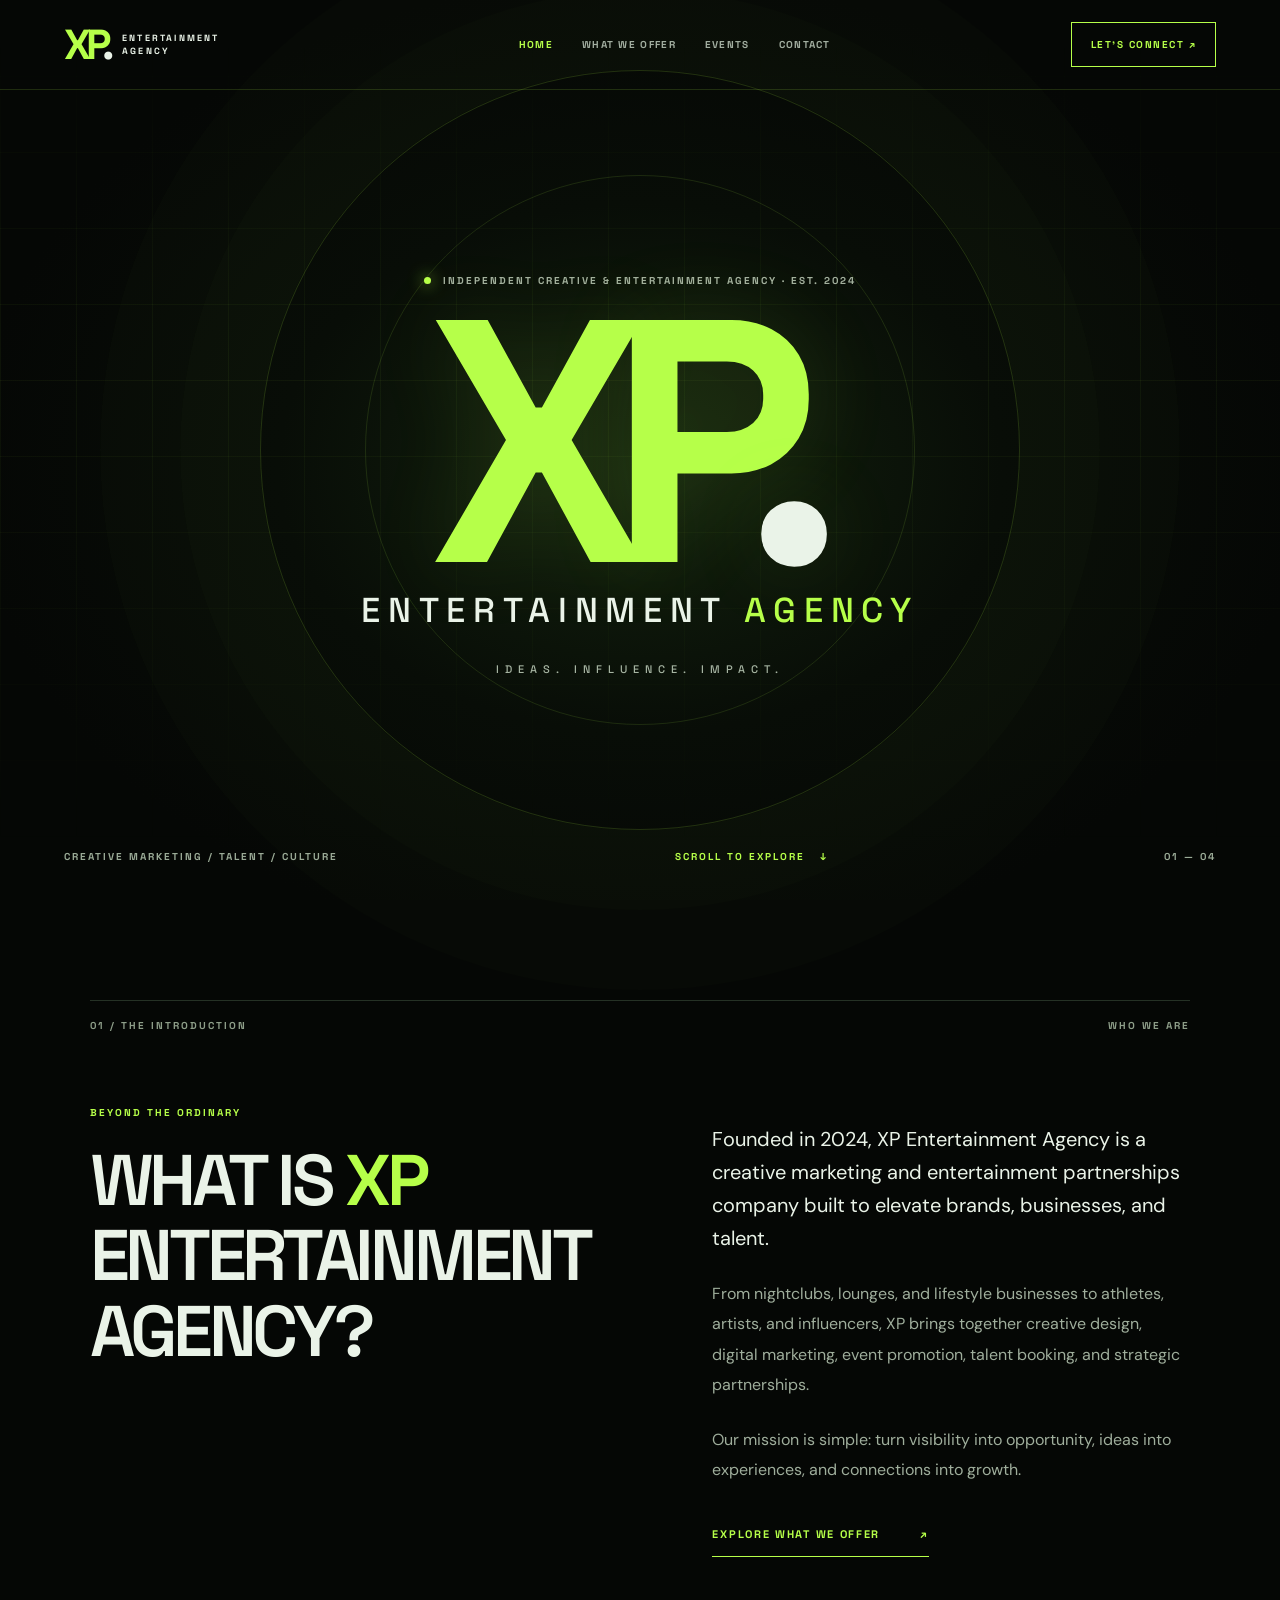
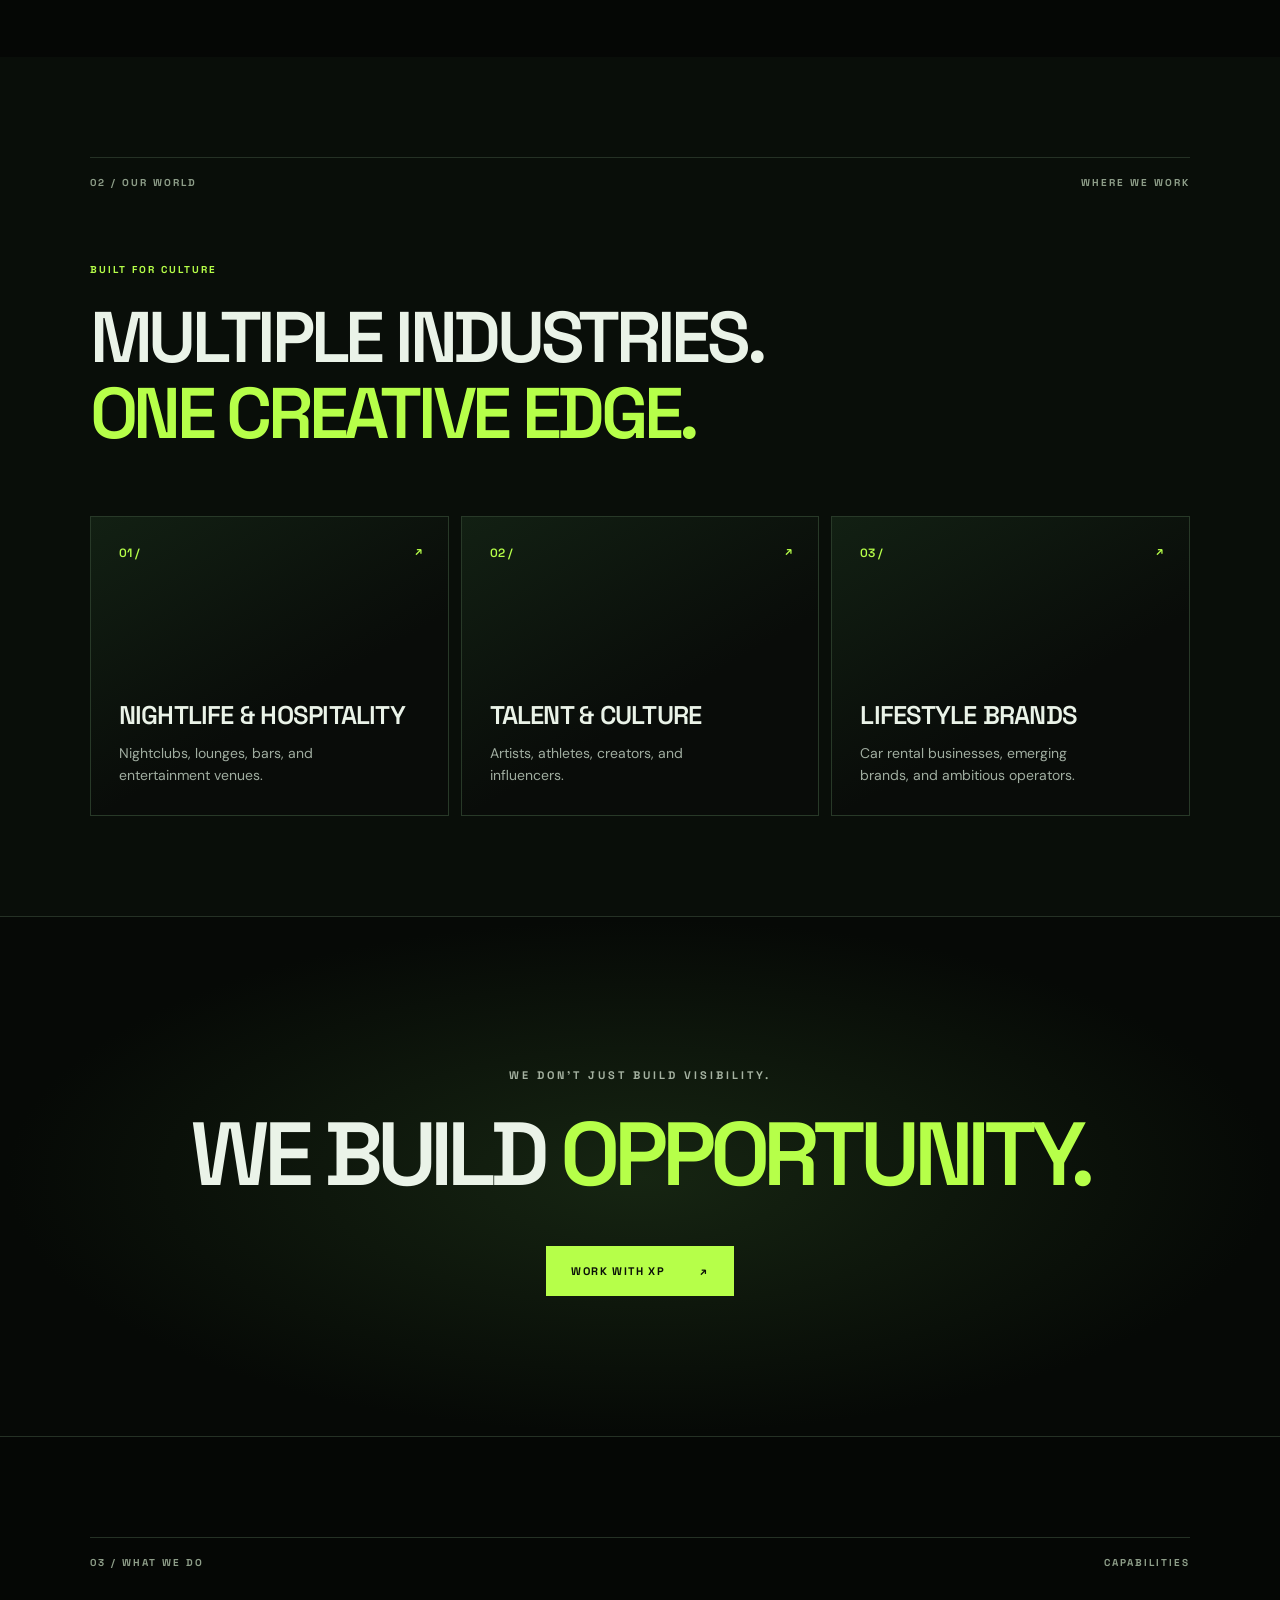
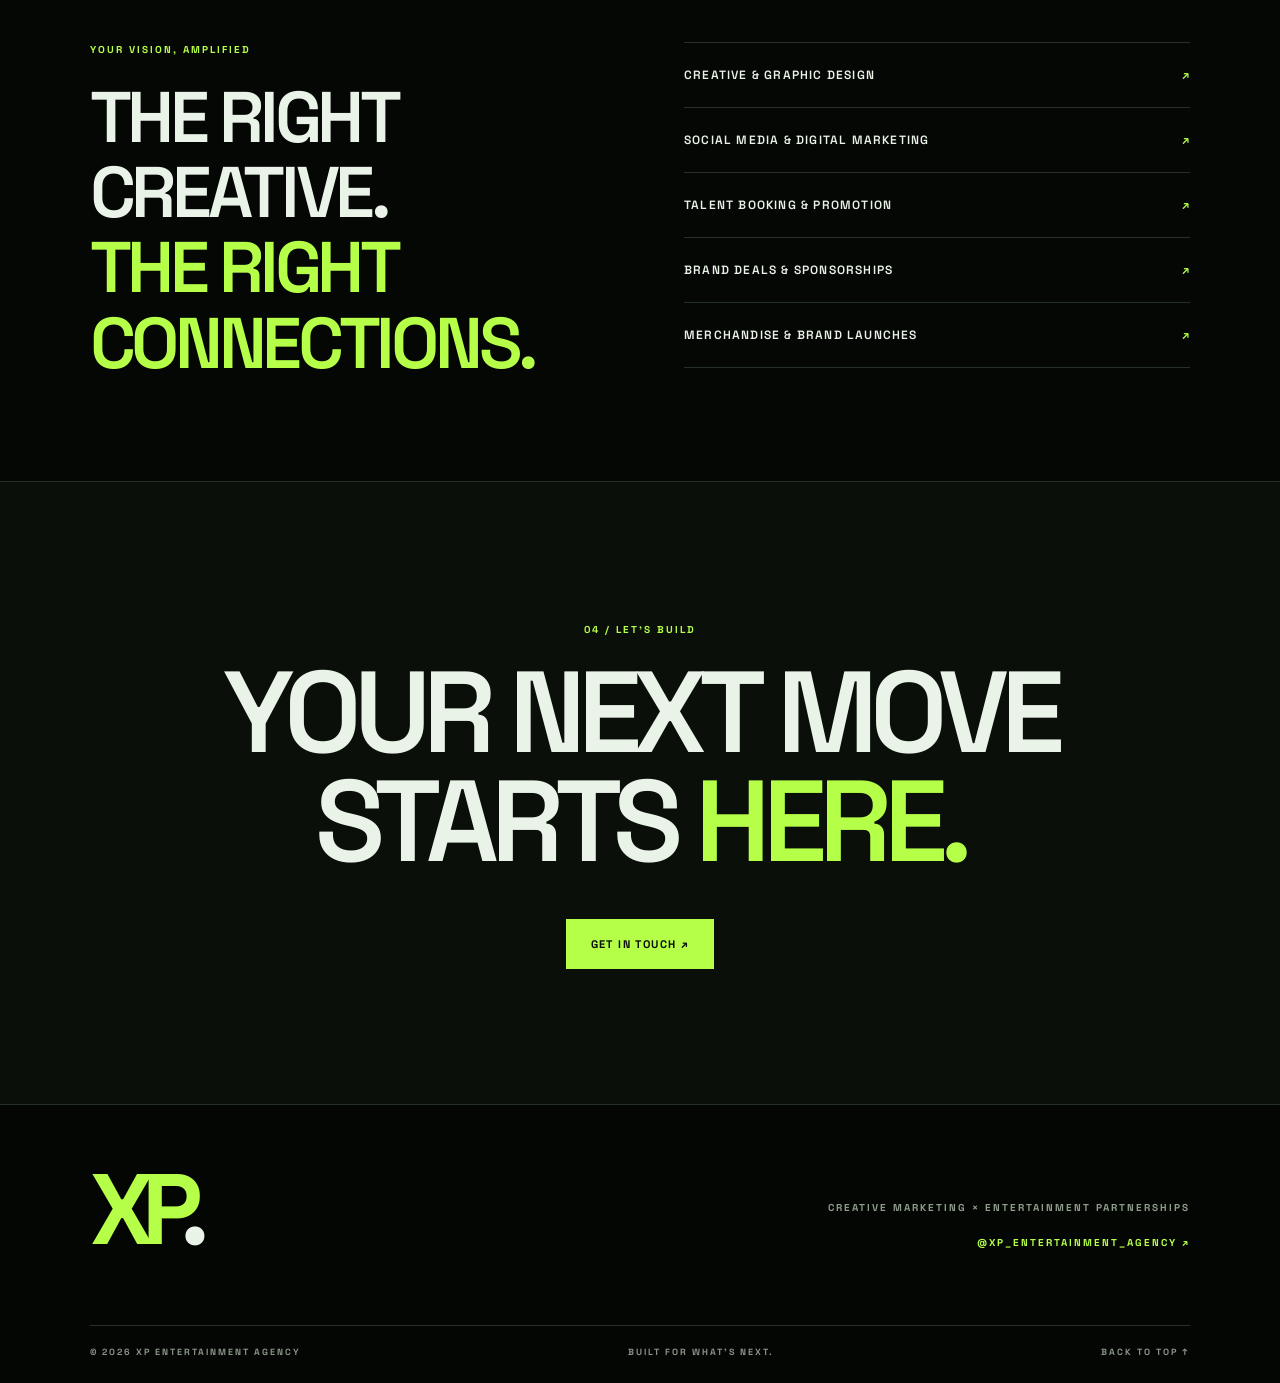
==== index.html @ 7a04cd59 "Add files via upload" ====
<!doctype html><html lang="en"><head><meta charset="utf-8"><meta name="viewport" content="width=device-width, initial-scale=1"><meta name="theme-color" content="#050705"><meta name="description" content="XP Entertainment Agency — creative marketing, nightlife, talent, sponsorships and brand partnerships."><title>Home | XP Entertainment Agency</title><link rel="preconnect" href="https://fonts.googleapis.com"><link rel="preconnect" href="https://fonts.gstatic.com" crossorigin><link href="https://fonts.googleapis.com/css2?family=DM+Sans:wght@400;500;600;700&family=Space+Grotesk:wght@400;500;600;700&display=swap" rel="stylesheet"><link rel="stylesheet" href="styles.css"></head><body><div class="site-shell"><header class="site-header"><a class="header-logo" href="index.html" aria-label="XP Entertainment Agency home"><span class="mark">XP<span class="mark-dot">.</span></span><span class="brand-small">ENTERTAINMENT<br>AGENCY</span></a><button class="menu-button" type="button" aria-label="Open navigation" aria-expanded="false" aria-controls="main-nav"><span></span><span></span></button><nav id="main-nav" class="nav" aria-label="Main navigation"><a class="nav-link active" href="index.html">HOME</a><a class="nav-link " href="services/">WHAT WE OFFER</a><a class="nav-link " href="events/">EVENTS</a><a class="nav-link " href="contact/">CONTACT</a></nav><a class="header-contact" href="contact/">LET'S CONNECT <span aria-hidden="true">↗</span></a></header><main><section class="hero" id="top"><div class="hero-grid"></div><div class="hero-orb orb-one"></div><div class="hero-orb orb-two"></div><div class="hero-content"><p class="eyebrow"><span class="pulse"></span> INDEPENDENT CREATIVE & ENTERTAINMENT AGENCY · EST. 2024</p><div class="hero-xp">XP<span>.</span></div><div class="hero-title">ENTERTAINMENT <span>AGENCY</span></div><p class="hero-tagline">IDEAS. INFLUENCE. IMPACT.</p></div><div class="hero-bottom"><span>CREATIVE MARKETING / TALENT / CULTURE</span><a href="#who-we-are">SCROLL TO EXPLORE <span>↓</span></a><span>01 — 04</span></div></section><section class="intro section" id="who-we-are"><div class="section-topline"><span>01 / THE INTRODUCTION</span><span>WHO WE ARE</span></div><div class="intro-grid"><div><p class="section-kicker">BEYOND THE ORDINARY</p><h1 class="display-heading">WHAT IS <span>XP</span> ENTERTAINMENT AGENCY?</h1></div><div class="intro-copy"><p class="lead">Founded in 2024, XP Entertainment Agency is a creative marketing and entertainment partnerships company built to elevate brands, businesses, and talent.</p><p>From nightclubs, lounges, and lifestyle businesses to athletes, artists, and influencers, XP brings together creative design, digital marketing, event promotion, talent booking, and strategic partnerships.</p><p>Our mission is simple: turn visibility into opportunity, ideas into experiences, and connections into growth.</p><a class="inline-link" href="services/">EXPLORE WHAT WE OFFER <span>↗</span></a></div></div></section><section class="focus section"><div class="section-topline"><span>02 / OUR WORLD</span><span>WHERE WE WORK</span></div><div class="focus-heading"><p class="section-kicker">BUILT FOR CULTURE</p><h2 class="display-heading">MULTIPLE INDUSTRIES.<br><span>ONE CREATIVE EDGE.</span></h2></div><div class="industry-grid"><article class="industry"><span>01 /</span><h3>NIGHTLIFE & HOSPITALITY</h3><p>Nightclubs, lounges, bars, and entertainment venues.</p><div class="industry-arrow">↗</div></article><article class="industry"><span>02 /</span><h3>TALENT & CULTURE</h3><p>Artists, athletes, creators, and influencers.</p><div class="industry-arrow">↗</div></article><article class="industry"><span>03 /</span><h3>LIFESTYLE BRANDS</h3><p>Car rental businesses, emerging brands, and ambitious operators.</p><div class="industry-arrow">↗</div></article></div></section><section class="statement-section"><p>WE DON'T JUST BUILD VISIBILITY.</p><h2>WE BUILD <em>OPPORTUNITY.</em></h2><a class="pill-button" href="contact/">WORK WITH XP <span>↗</span></a></section><section class="preview section"><div class="section-topline"><span>03 / WHAT WE DO</span><span>CAPABILITIES</span></div><div class="preview-layout"><div><p class="section-kicker">YOUR VISION, AMPLIFIED</p><h2 class="display-heading">THE RIGHT CREATIVE.<br><span>THE RIGHT CONNECTIONS.</span></h2></div><div class="service-teaser"><a href="services/"><span>CREATIVE & GRAPHIC DESIGN</span><span>↗</span></a><a href="services/"><span>SOCIAL MEDIA & DIGITAL MARKETING</span><span>↗</span></a><a href="services/"><span>TALENT BOOKING & PROMOTION</span><span>↗</span></a><a href="services/"><span>BRAND DEALS & SPONSORSHIPS</span><span>↗</span></a><a href="services/"><span>MERCHANDISE & BRAND LAUNCHES</span><span>↗</span></a></div></div></section><section class="bottom-cta section"><span class="section-kicker">04 / LET'S BUILD</span><h2>YOUR NEXT MOVE<br>STARTS <span>HERE.</span></h2><a class="pill-button" href="contact/">GET IN TOUCH ↗</a></section></main><footer class="footer"><div class="footer-top"><a class="footer-brand" href="index.html">XP<span>.</span></a><div class="footer-meta"><span>CREATIVE MARKETING × ENTERTAINMENT PARTNERSHIPS</span><a href="https://www.instagram.com/xp_entertainment_agency/" target="_blank" rel="noopener noreferrer">@XP_ENTERTAINMENT_AGENCY ↗</a></div></div><div class="footer-bottom"><span>© <span id="year"></span> XP ENTERTAINMENT AGENCY</span><span>BUILT FOR WHAT'S NEXT.</span><a href="#top">BACK TO TOP ↑</a></div></footer></div><script src="script.js"></script></body></html>
---- styles.css ----
:root{--bg:#050705;--panel:#0a0f0a;--line:#253125;--green:#b6ff49;--muted:#889386;--white:#eaf3e8}*{box-sizing:border-box}html{scroll-behavior:smooth}body{margin:0;background:var(--bg);color:var(--white);font-family:'DM Sans',sans-serif;-webkit-font-smoothing:antialiased}a{color:inherit;text-decoration:none}button{font:inherit}.site-shell{overflow:hidden}.site-header{height:90px;padding:0 5%;position:absolute;top:0;left:0;right:0;z-index:30;display:flex;align-items:center;gap:40px;border-bottom:1px solid rgba(182,255,73,.15)}.header-logo{display:flex;align-items:center;gap:12px;min-width:215px}.mark{font:700 42px/1 'Space Grotesk',sans-serif;letter-spacing:-5px;color:var(--green)}.mark-dot,.footer-brand span{color:var(--white)}.brand-small{font:700 9px/1.4 'Space Grotesk',sans-serif;letter-spacing:2.2px}.nav{display:flex;align-items:center;justify-content:center;gap:29px;flex:1}.nav-link{font:700 10px 'Space Grotesk',sans-serif;letter-spacing:1.3px;color:#a2aea0;transition:color .2s}.nav-link:hover,.nav-link.active{color:var(--green)}.header-contact{font:700 10px 'Space Grotesk',sans-serif;letter-spacing:1.5px;border:1px solid var(--green);padding:15px 19px;color:var(--green);white-space:nowrap;transition:.2s}.header-contact:hover,.pill-button:hover{background:var(--white);color:#070907;border-color:var(--white)}.menu-button{display:none}.hero{height:min(950px,100svh);min-height:690px;position:relative;display:flex;align-items:center;justify-content:center;isolation:isolate;background:radial-gradient(ellipse at 50% 52%,#13220e 0%,#080d07 40%,#050705 74%)}.hero-grid{position:absolute;inset:0;z-index:-1;background-image:linear-gradient(rgba(182,255,73,.05) 1px,transparent 1px),linear-gradient(90deg,rgba(182,255,73,.05) 1px,transparent 1px);background-size:76px 76px;mask-image:linear-gradient(to bottom,transparent 4%,black 40%,transparent 95%)}.hero-orb{position:absolute;z-index:-1;border:1px solid rgba(182,255,73,.16);border-radius:50%;aspect-ratio:1}.orb-one{width:760px;box-shadow:0 0 0 80px rgba(182,255,73,.012),0 0 0 160px rgba(182,255,73,.01)}.orb-two{width:550px;border-color:rgba(182,255,73,.12)}.hero-content{text-align:center;padding:120px 20px 70px}.eyebrow,.section-kicker,.section-topline,.hero-bottom,.footer,.placeholder-caption,.contact-method>span{font:700 10px/1.5 'Space Grotesk',sans-serif;letter-spacing:2px}.eyebrow{color:#a4b19f;display:flex;justify-content:center;align-items:center;gap:12px}.pulse{width:7px;height:7px;background:var(--green);border-radius:50%;box-shadow:0 0 16px var(--green)}.hero-xp{font:700 clamp(170px,27vw,430px)/.84 'Space Grotesk',sans-serif;letter-spacing:-.12em;color:var(--green);padding-right:.14em;text-shadow:0 0 90px rgba(182,255,73,.12)}.hero-xp span{color:var(--white)}.hero-title{font:500 clamp(15px,2.7vw,37px) 'Space Grotesk',sans-serif;letter-spacing:clamp(3px,.6vw,10px)}.hero-title span{color:var(--green)}.hero-tagline{font:500 11px 'Space Grotesk',sans-serif;letter-spacing:6px;margin-top:30px;color:#a6b4a2}.hero-bottom{position:absolute;bottom:36px;left:5%;right:5%;display:flex;align-items:center;justify-content:space-between;color:#9bab97}.hero-bottom a{color:var(--green)}.hero-bottom a span{padding-left:10px}.section{padding:100px 7%}.section-topline{display:flex;justify-content:space-between;border-top:1px solid var(--line);padding-top:17px;color:#8e9e89;margin-bottom:72px}.section-kicker{color:var(--green);margin:0 0 23px}.intro-grid{display:grid;grid-template-columns:1.05fr 1fr;gap:11%;align-items:start}.display-heading{font:600 clamp(40px,5.6vw,82px)/1.05 'Space Grotesk',sans-serif;letter-spacing:-.06em;margin:0}.display-heading span,.bottom-cta h2 span,.page-title span,.contact-banner h2 span{color:var(--green)}.intro-copy{padding-top:18px;color:#9fae9c;font-size:16px;line-height:1.9}.intro-copy p{margin:0 0 24px}.intro-copy .lead{color:var(--white);font-size:20px;line-height:1.65}.inline-link{display:inline-flex;margin-top:18px;color:var(--green);font:700 11px 'Space Grotesk',sans-serif;letter-spacing:1.7px;gap:40px;border-bottom:1px solid var(--green);padding-bottom:15px}.focus{background:#090e09}.focus-heading{margin-bottom:65px}.industry-grid{display:grid;grid-template-columns:repeat(3,1fr);gap:12px}.industry{position:relative;min-height:300px;border:1px solid #283928;background:linear-gradient(150deg,#122013,#090c09 60%);padding:28px;display:flex;flex-direction:column}.industry>span,.industry-arrow{font:600 12px 'Space Grotesk',sans-serif;color:var(--green)}.industry h3{font:600 clamp(20px,2vw,29px)/1.15 'Space Grotesk',sans-serif;margin:auto 0 12px;letter-spacing:-.03em}.industry p{color:#a0ada0;line-height:1.6;font-size:14px;max-width:250px;margin:0}.industry-arrow{position:absolute;right:26px;top:26px}.statement-section{text-align:center;padding:140px 20px;background:radial-gradient(ellipse at center,#162512,#060906 70%);border-top:1px solid var(--line);border-bottom:1px solid var(--line)}.statement-section>p{font:700 11px 'Space Grotesk',sans-serif;letter-spacing:3px;color:#a5b2a1}.statement-section h2{font:600 clamp(40px,7vw,110px)/1.06 'Space Grotesk',sans-serif;letter-spacing:-.07em;margin:25px 0 44px}.statement-section em{font-style:normal;color:var(--green)}.pill-button{display:inline-flex;gap:35px;align-items:center;justify-content:center;background:var(--green);color:#0b1008;padding:18px 25px;font:700 11px 'Space Grotesk',sans-serif;letter-spacing:1.4px;transition:.2s}.preview-layout{display:grid;grid-template-columns:1fr 1fr;gap:8%}.service-teaser a{display:flex;justify-content:space-between;gap:15px;border-bottom:1px solid var(--line);padding:24px 0;font:600 12px 'Space Grotesk',sans-serif;letter-spacing:1.2px}.service-teaser a:first-child{border-top:1px solid var(--line)}.service-teaser a span:last-child{color:var(--green)}.service-teaser a:hover{color:var(--green)}.bottom-cta{text-align:center;padding:135px 20px;background:#0a1009;border-top:1px solid var(--line)}.bottom-cta h2{font:600 clamp(52px,9vw,130px)/.95 'Space Grotesk',sans-serif;letter-spacing:-.07em;margin:20px 0 42px}.footer{padding:65px 7% 24px;background:#040604;border-top:1px solid var(--line)}.footer-top{display:flex;justify-content:space-between;align-items:end;gap:30px;padding-bottom:75px}.footer-brand{font:700 100px/.8 'Space Grotesk',sans-serif;letter-spacing:-12px;color:var(--green)}.footer-meta{display:flex;flex-direction:column;gap:20px;text-align:right;color:#8e9c8a}.footer-meta a{color:var(--green)}.footer-bottom{border-top:1px solid var(--line);padding-top:20px;display:flex;justify-content:space-between;gap:15px;color:#899587;font-size:9px}.page-hero{padding-top:210px;padding-bottom:115px;background:radial-gradient(ellipse at 80% 50%,#142310 0%,#050705 55%)}.page-hero .section-topline{margin-bottom:100px}.page-title{font:600 clamp(65px,12vw,190px)/.9 'Space Grotesk',sans-serif;letter-spacing:-.085em;margin:0 0 45px}.page-intro{font-size:20px;line-height:1.65;max-width:690px;color:#acb8a9}.service-list{padding-top:35px}.service-list .section-topline{margin-bottom:10px}.service-row{display:grid;grid-template-columns:80px 1fr 30px;gap:28px;align-items:start;border-bottom:1px solid var(--line);padding:40px 0}.service-num,.service-symbol{font:600 15px 'Space Grotesk',sans-serif;color:var(--green)}.service-row h2{font:600 clamp(23px,3vw,42px)/1.1 'Space Grotesk',sans-serif;letter-spacing:-.04em;margin:0 0 17px}.service-row p{color:#9daa99;font-size:15px;line-height:1.7;max-width:680px;margin:0}.event-section{padding-top:35px}.event-section-heading{display:flex;justify-content:space-between;align-items:end;gap:35px;margin-bottom:50px}.event-section-heading p{max-width:310px;line-height:1.7;color:#9daa99}.event-grid{display:grid;grid-template-columns:repeat(2,1fr);gap:24px}.event-placeholder{min-width:0}.placeholder-design{height:370px;position:relative;display:flex;align-items:center;justify-content:center;overflow:hidden;background:radial-gradient(ellipse at center,#1b2c16,#0c130b 60%,#080b08);border:1px solid #293c26}.placeholder-design:after{content:'';position:absolute;inset:25px;border:1px solid rgba(182,255,73,.15)}.placeholder-design>span,.placeholder-design small{position:absolute;z-index:1;color:#a2b29e;font:700 10px 'Space Grotesk',sans-serif;letter-spacing:2px}.placeholder-design>span{top:45px;left:45px}.placeholder-design small{bottom:45px;right:45px}.placeholder-design strong{font:600 180px 'Space Grotesk',sans-serif;letter-spacing:-.12em;color:rgba(182,255,73,.26)}.placeholder-caption{display:flex;justify-content:space-between;gap:15px;padding:18px 0;color:#b8c4b5}.placeholder-caption span:last-child{color:var(--green)}.upcoming{background:#090e09}.empty-state{margin-top:60px;border:1px solid var(--line);min-height:230px;display:flex;gap:35px;align-items:center;padding:45px}.empty-icon{font-size:64px;color:var(--green)}.empty-state h3{font:600 26px 'Space Grotesk',sans-serif;margin:0 0 15px}.empty-state p{color:#a1aea0;line-height:1.7}.contact-section{padding-top:35px}.contact-layout{display:grid;grid-template-columns:1fr 1fr;gap:12%}.contact-copy{color:#a1afa0;font-size:16px;line-height:1.8;max-width:500px;margin-top:30px}.contact-method{border-top:1px solid var(--line);padding:28px 0 34px}.contact-method>span{color:var(--green);display:block;margin-bottom:18px}.contact-method>a{font:500 clamp(18px,2.1vw,30px) 'Space Grotesk',sans-serif;letter-spacing:-.04em;display:flex;justify-content:space-between;gap:15px;overflow-wrap:anywhere}.contact-method>a>span{color:var(--green)}.contact-method>a:hover{color:var(--green)}.contact-method .email-link{font-size:clamp(15px,1.6vw,24px)}.contact-banner{text-align:center;background:radial-gradient(ellipse at center,#162711,#080c08 70%)}.contact-banner>p{font:700 11px 'Space Grotesk',sans-serif;letter-spacing:3px;color:#a9b6a5}.contact-banner h2{font:600 clamp(50px,8vw,110px)/1 'Space Grotesk',sans-serif;letter-spacing:-.07em;margin:30px 0 45px}@media(max-width:1100px){.nav{gap:15px}.nav-link{font-size:9px}.header-logo{min-width:175px}.header-contact{padding:12px}.industry-grid{gap:8px}}@media(max-width:800px){.site-header{height:78px;justify-content:space-between}.header-logo{min-width:0}.mark{font-size:36px}.brand-small{font-size:8px}.menu-button{display:flex;width:40px;height:40px;flex-direction:column;align-items:center;justify-content:center;gap:7px;background:none;border:1px solid var(--line);order:3;cursor:pointer}.menu-button span{height:1px;width:18px;background:var(--green);transition:transform .2s}.menu-button[aria-expanded=true] span:first-child{transform:translateY(4px) rotate(45deg)}.menu-button[aria-expanded=true] span:last-child{transform:translateY(-4px) rotate(-45deg)}.nav{display:none;position:absolute;top:78px;left:0;right:0;background:#080d08;padding:35px 7% 45px;border-bottom:1px solid var(--line);flex-direction:column;align-items:stretch;gap:0}.nav.open{display:flex}.nav-link{font-size:16px;padding:17px 0;border-bottom:1px solid var(--line)}.header-contact{margin-left:auto;font-size:9px}.hero{min-height:650px}.hero-xp{font-size:clamp(155px,35vw,290px)}.hero-title{font-size:clamp(13px,3vw,24px);letter-spacing:3px}.hero-tagline{letter-spacing:3px}.hero-bottom>span:last-child,.hero-bottom>span:first-child{display:none}.hero-bottom{justify-content:center}.section{padding:75px 6%}.section-topline{margin-bottom:50px}.intro-grid,.preview-layout,.contact-layout{grid-template-columns:1fr;gap:45px}.industry-grid{grid-template-columns:1fr}.industry{min-height:240px}.event-section-heading{display:block}.event-grid{gap:15px}.placeholder-design{height:260px}.placeholder-design strong{font-size:120px}.page-hero{padding-top:160px}.page-hero .section-topline{margin-bottom:75px}.page-title{font-size:clamp(60px,12vw,110px)}.footer-top{align-items:start}.footer-meta{font-size:9px}.footer-brand{font-size:70px}}@media(max-width:520px){.site-header{padding:0 5%;gap:12px}.header-contact{font-size:8px;padding:12px 9px;letter-spacing:.4px}.brand-small{font-size:7px;letter-spacing:1px}.mark{font-size:32px}.hero{min-height:620px}.hero-content{padding-top:90px}.hero-xp{font-size:44vw}.hero-title{font-size:12px;letter-spacing:2px}.hero-tagline{font-size:9px;letter-spacing:2px}.eyebrow{font-size:8px;letter-spacing:1px}.section-topline{font-size:8px;letter-spacing:1px}.display-heading{font-size:clamp(38px,10vw,60px)}.intro-copy .lead{font-size:18px}.event-grid{grid-template-columns:1fr}.placeholder-design{height:290px}.service-row{grid-template-columns:32px 1fr 16px;gap:10px}.service-row h2{font-size:23px}.service-row p{font-size:14px}.empty-state{padding:28px;gap:18px}.empty-icon{font-size:42px}.empty-state h3{font-size:20px}.footer-top{flex-direction:column;gap:35px;padding-bottom:50px}.footer-meta{text-align:left}.footer-bottom{flex-wrap:wrap;line-height:1.7}.page-intro{font-size:17px}.contact-method>a{font-size:18px}.contact-method .email-link{font-size:16px}.statement-section{padding:90px 20px}.bottom-cta{padding:90px 20px}}@media(prefers-reduced-motion:reduce){html{scroll-behavior:auto}*{transition:none!important}}
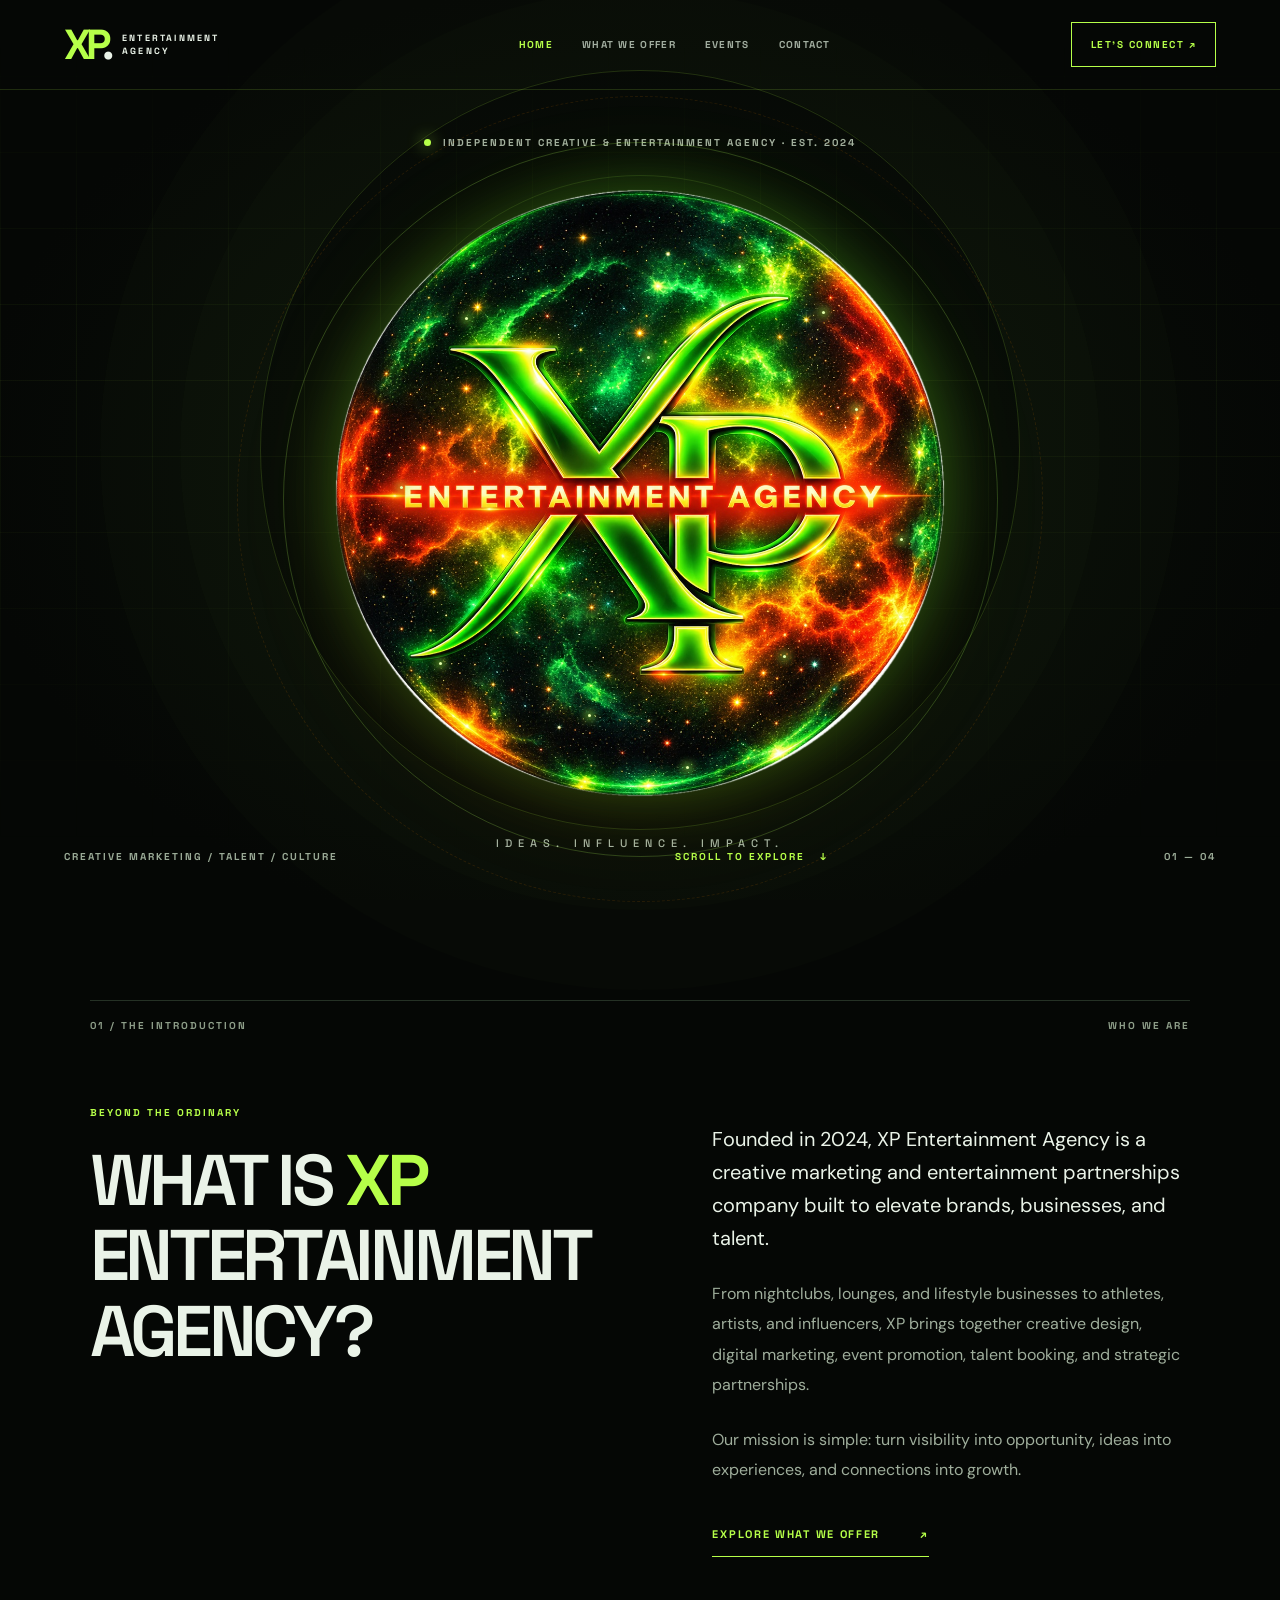
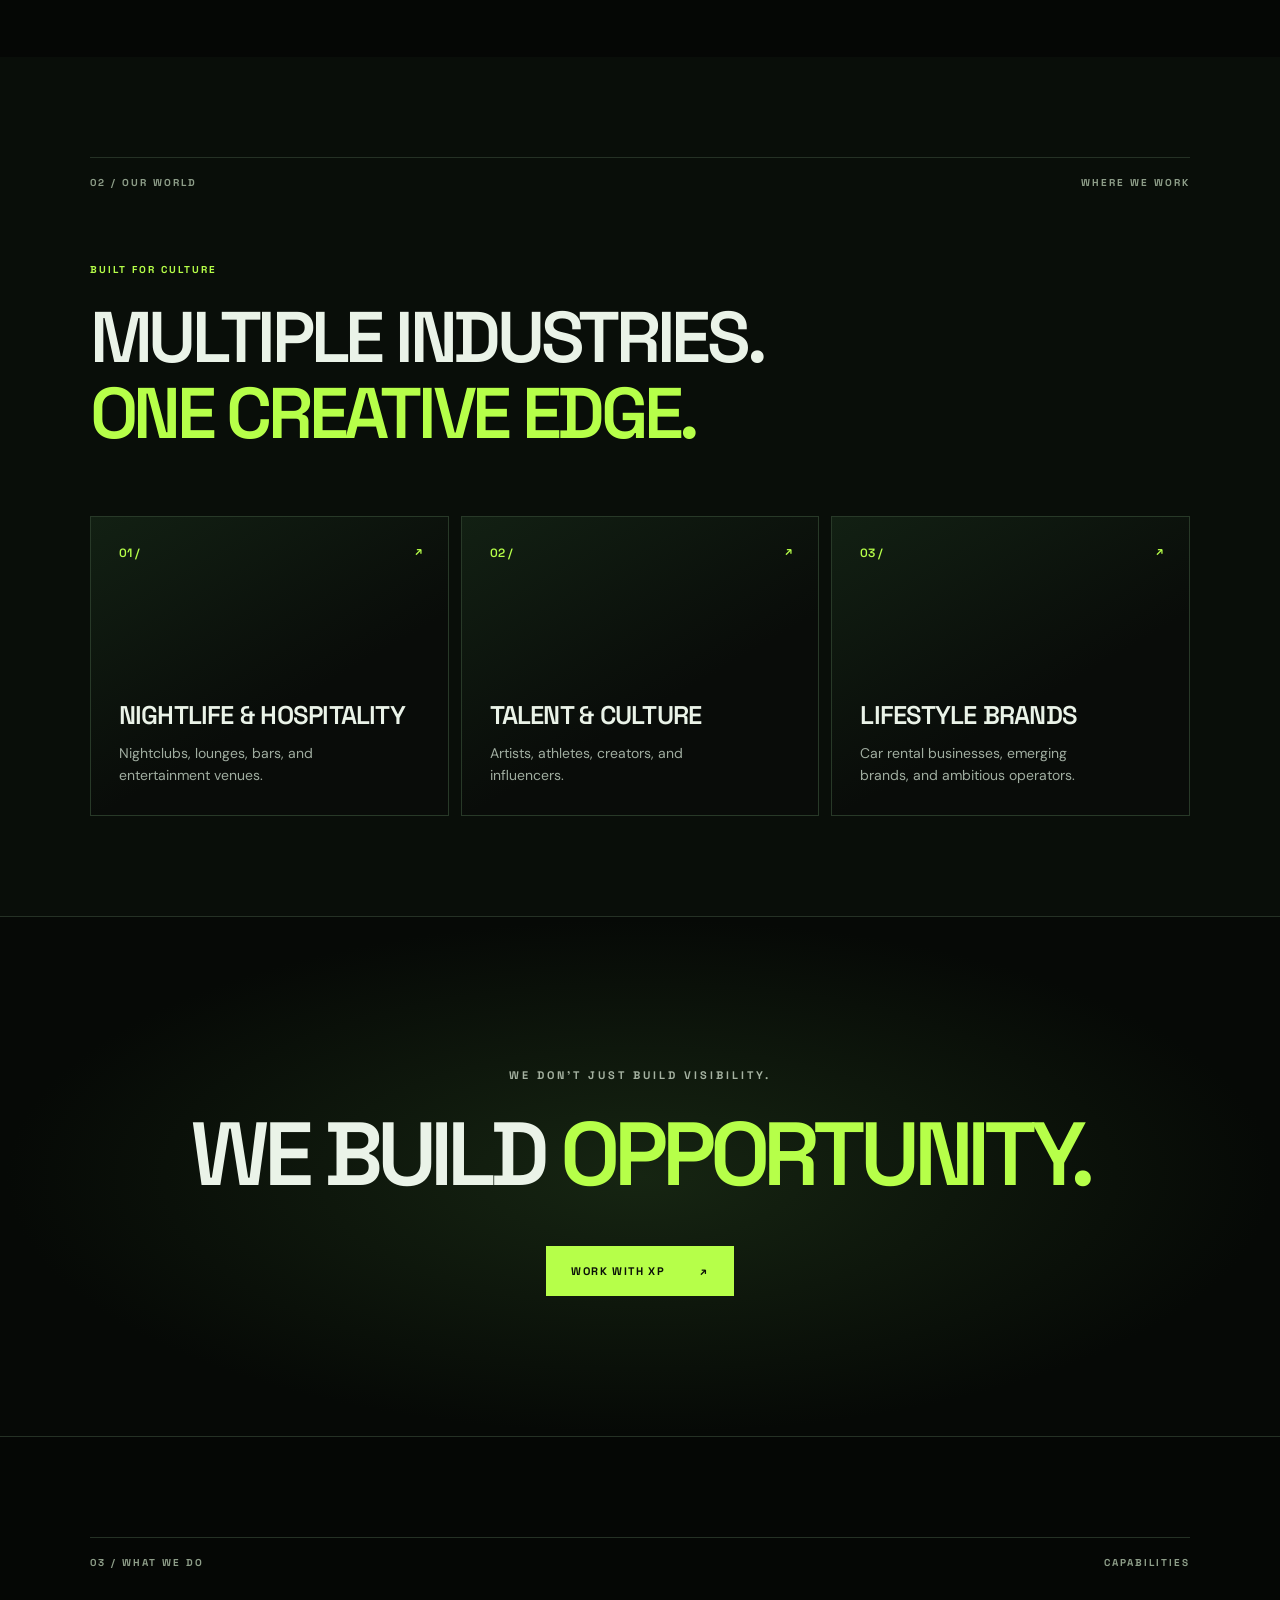
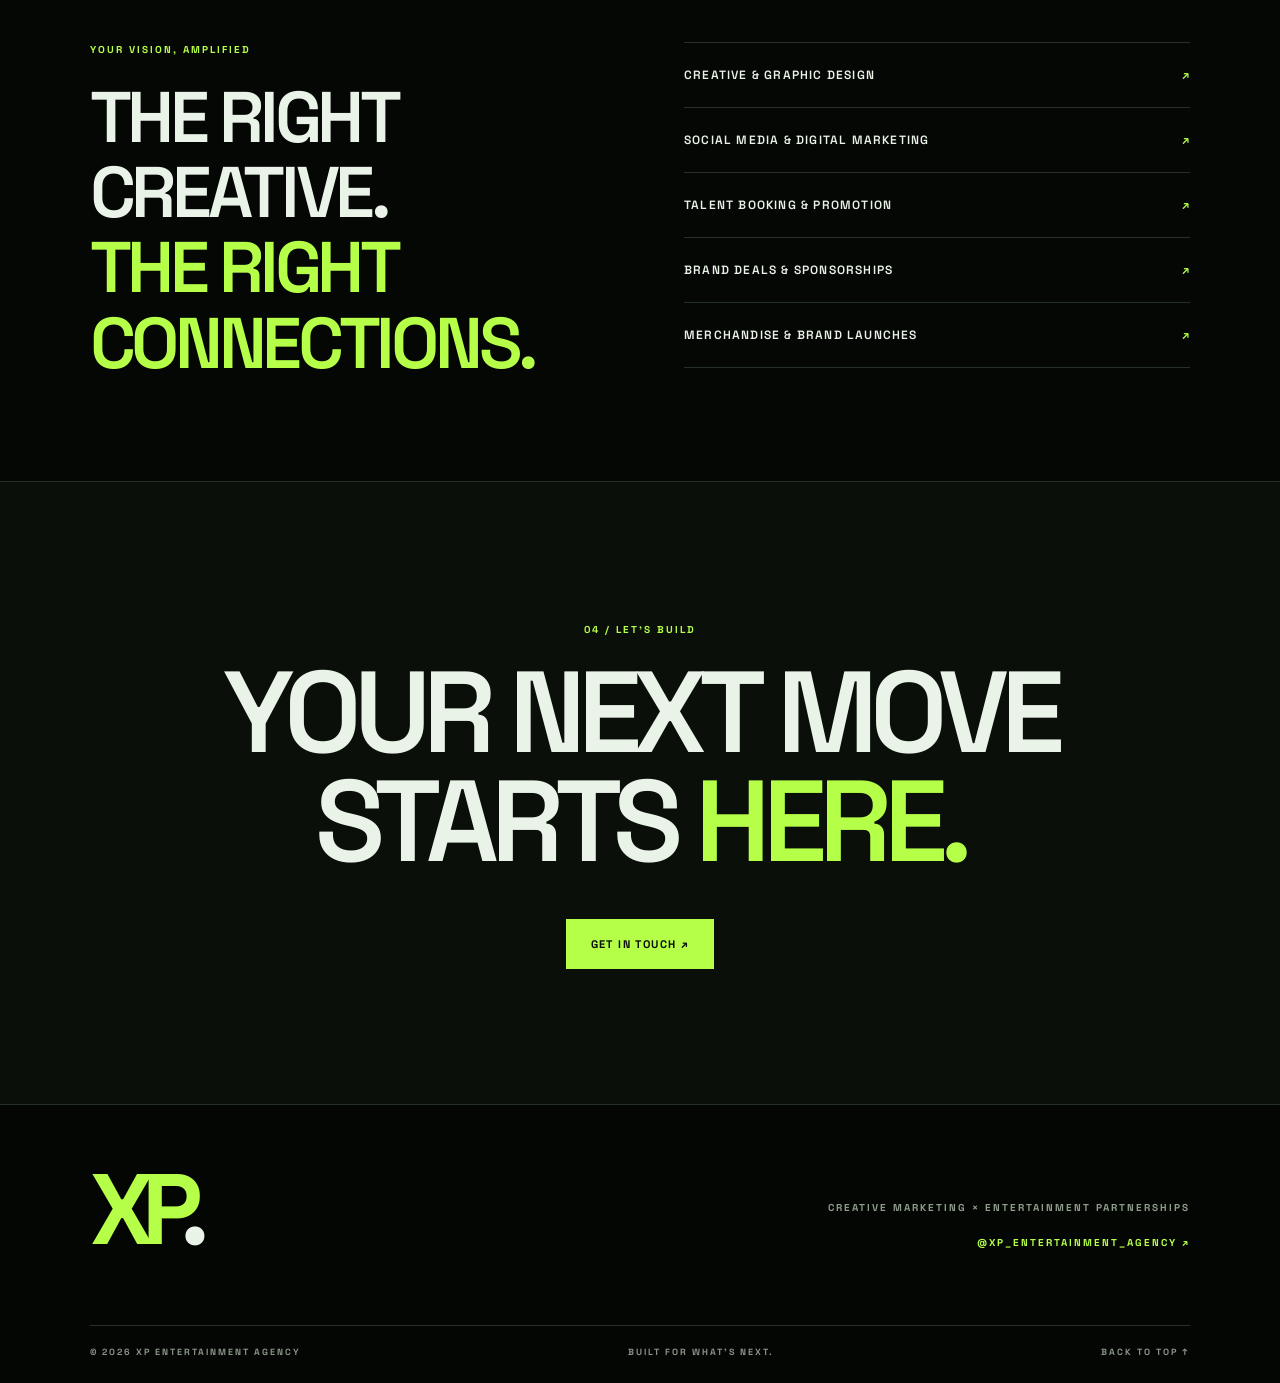
==== commit 9e9c0c6f: "Add files via upload" ====
--- a/index.html
+++ b/index.html
@@ -1 +1 @@
-<!doctype html><html lang="en"><head><meta charset="utf-8"><meta name="viewport" content="width=device-width, initial-scale=1"><meta name="theme-color" content="#050705"><meta name="description" content="XP Entertainment Agency — creative marketing, nightlife, talent, sponsorships and brand partnerships."><title>Home | XP Entertainment Agency</title><link rel="preconnect" href="https://fonts.googleapis.com"><link rel="preconnect" href="https://fonts.gstatic.com" crossorigin><link href="https://fonts.googleapis.com/css2?family=DM+Sans:wght@400;500;600;700&family=Space+Grotesk:wght@400;500;600;700&display=swap" rel="stylesheet"><link rel="stylesheet" href="styles.css"></head><body><div class="site-shell"><header class="site-header"><a class="header-logo" href="index.html" aria-label="XP Entertainment Agency home"><span class="mark">XP<span class="mark-dot">.</span></span><span class="brand-small">ENTERTAINMENT<br>AGENCY</span></a><button class="menu-button" type="button" aria-label="Open navigation" aria-expanded="false" aria-controls="main-nav"><span></span><span></span></button><nav id="main-nav" class="nav" aria-label="Main navigation"><a class="nav-link active" href="index.html">HOME</a><a class="nav-link " href="services/">WHAT WE OFFER</a><a class="nav-link " href="events/">EVENTS</a><a class="nav-link " href="contact/">CONTACT</a></nav><a class="header-contact" href="contact/">LET'S CONNECT <span aria-hidden="true">↗</span></a></header><main><section class="hero" id="top"><div class="hero-grid"></div><div class="hero-orb orb-one"></div><div class="hero-orb orb-two"></div><div class="hero-content"><p class="eyebrow"><span class="pulse"></span> INDEPENDENT CREATIVE & ENTERTAINMENT AGENCY · EST. 2024</p><div class="hero-xp">XP<span>.</span></div><div class="hero-title">ENTERTAINMENT <span>AGENCY</span></div><p class="hero-tagline">IDEAS. INFLUENCE. IMPACT.</p></div><div class="hero-bottom"><span>CREATIVE MARKETING / TALENT / CULTURE</span><a href="#who-we-are">SCROLL TO EXPLORE <span>↓</span></a><span>01 — 04</span></div></section><section class="intro section" id="who-we-are"><div class="section-topline"><span>01 / THE INTRODUCTION</span><span>WHO WE ARE</span></div><div class="intro-grid"><div><p class="section-kicker">BEYOND THE ORDINARY</p><h1 class="display-heading">WHAT IS <span>XP</span> ENTERTAINMENT AGENCY?</h1></div><div class="intro-copy"><p class="lead">Founded in 2024, XP Entertainment Agency is a creative marketing and entertainment partnerships company built to elevate brands, businesses, and talent.</p><p>From nightclubs, lounges, and lifestyle businesses to athletes, artists, and influencers, XP brings together creative design, digital marketing, event promotion, talent booking, and strategic partnerships.</p><p>Our mission is simple: turn visibility into opportunity, ideas into experiences, and connections into growth.</p><a class="inline-link" href="services/">EXPLORE WHAT WE OFFER <span>↗</span></a></div></div></section><section class="focus section"><div class="section-topline"><span>02 / OUR WORLD</span><span>WHERE WE WORK</span></div><div class="focus-heading"><p class="section-kicker">BUILT FOR CULTURE</p><h2 class="display-heading">MULTIPLE INDUSTRIES.<br><span>ONE CREATIVE EDGE.</span></h2></div><div class="industry-grid"><article class="industry"><span>01 /</span><h3>NIGHTLIFE & HOSPITALITY</h3><p>Nightclubs, lounges, bars, and entertainment venues.</p><div class="industry-arrow">↗</div></article><article class="industry"><span>02 /</span><h3>TALENT & CULTURE</h3><p>Artists, athletes, creators, and influencers.</p><div class="industry-arrow">↗</div></article><article class="industry"><span>03 /</span><h3>LIFESTYLE BRANDS</h3><p>Car rental businesses, emerging brands, and ambitious operators.</p><div class="industry-arrow">↗</div></article></div></section><section class="statement-section"><p>WE DON'T JUST BUILD VISIBILITY.</p><h2>WE BUILD <em>OPPORTUNITY.</em></h2><a class="pill-button" href="contact/">WORK WITH XP <span>↗</span></a></section><section class="preview section"><div class="section-topline"><span>03 / WHAT WE DO</span><span>CAPABILITIES</span></div><div class="preview-layout"><div><p class="section-kicker">YOUR VISION, AMPLIFIED</p><h2 class="display-heading">THE RIGHT CREATIVE.<br><span>THE RIGHT CONNECTIONS.</span></h2></div><div class="service-teaser"><a href="services/"><span>CREATIVE & GRAPHIC DESIGN</span><span>↗</span></a><a href="services/"><span>SOCIAL MEDIA & DIGITAL MARKETING</span><span>↗</span></a><a href="services/"><span>TALENT BOOKING & PROMOTION</span><span>↗</span></a><a href="services/"><span>BRAND DEALS & SPONSORSHIPS</span><span>↗</span></a><a href="services/"><span>MERCHANDISE & BRAND LAUNCHES</span><span>↗</span></a></div></div></section><section class="bottom-cta section"><span class="section-kicker">04 / LET'S BUILD</span><h2>YOUR NEXT MOVE<br>STARTS <span>HERE.</span></h2><a class="pill-button" href="contact/">GET IN TOUCH ↗</a></section></main><footer class="footer"><div class="footer-top"><a class="footer-brand" href="index.html">XP<span>.</span></a><div class="footer-meta"><span>CREATIVE MARKETING × ENTERTAINMENT PARTNERSHIPS</span><a href="https://www.instagram.com/xp_entertainment_agency/" target="_blank" rel="noopener noreferrer">@XP_ENTERTAINMENT_AGENCY ↗</a></div></div><div class="footer-bottom"><span>© <span id="year"></span> XP ENTERTAINMENT AGENCY</span><span>BUILT FOR WHAT'S NEXT.</span><a href="#top">BACK TO TOP ↑</a></div></footer></div><script src="script.js"></script></body></html>+<!doctype html><html lang="en"><head><meta charset="utf-8"><meta name="viewport" content="width=device-width, initial-scale=1"><meta name="theme-color" content="#050705"><meta name="description" content="XP Entertainment Agency — creative marketing, nightlife, talent, sponsorships and brand partnerships."><title>Home | XP Entertainment Agency</title><link rel="preconnect" href="https://fonts.googleapis.com"><link rel="preconnect" href="https://fonts.gstatic.com" crossorigin><link href="https://fonts.googleapis.com/css2?family=DM+Sans:wght@400;500;600;700&family=Space+Grotesk:wght@400;500;600;700&display=swap" rel="stylesheet"><link rel="stylesheet" href="styles.css"></head><body><div class="site-shell"><header class="site-header"><a class="header-logo" href="index.html" aria-label="XP Entertainment Agency home"><span class="mark">XP<span class="mark-dot">.</span></span><span class="brand-small">ENTERTAINMENT<br>AGENCY</span></a><button class="menu-button" type="button" aria-label="Open navigation" aria-expanded="false" aria-controls="main-nav"><span></span><span></span></button><nav id="main-nav" class="nav" aria-label="Main navigation"><a class="nav-link active" href="index.html">HOME</a><a class="nav-link " href="services/">WHAT WE OFFER</a><a class="nav-link " href="events/">EVENTS</a><a class="nav-link " href="contact/">CONTACT</a></nav><a class="header-contact" href="contact/">LET'S CONNECT <span aria-hidden="true">↗</span></a></header><main><section class="hero" id="top"><div class="hero-grid"></div><div class="hero-orb orb-one"></div><div class="hero-orb orb-two"></div><div class="hero-content hero-content-cosmic"><p class="eyebrow"><span class="pulse"></span> INDEPENDENT CREATIVE & ENTERTAINMENT AGENCY · EST. 2024</p><div class="cosmic-stage"><div class="cosmic-aura"></div><div class="cosmic-ring cosmic-ring-one"></div><div class="cosmic-ring cosmic-ring-two"></div><div class="cosmic-particles" aria-hidden="true"><i></i><i></i><i></i><i></i><i></i><i></i><i></i><i></i><i></i><i></i><i></i><i></i></div><img class="cosmic-logo" src="assets/xp-cosmic-logo.png" alt="XP Entertainment Agency cosmic green and orange logo"></div><p class="hero-tagline">IDEAS. INFLUENCE. IMPACT.</p></div><div class="hero-bottom"><span>CREATIVE MARKETING / TALENT / CULTURE</span><a href="#who-we-are">SCROLL TO EXPLORE <span>↓</span></a><span>01 — 04</span></div></section><section class="intro section" id="who-we-are"><div class="section-topline"><span>01 / THE INTRODUCTION</span><span>WHO WE ARE</span></div><div class="intro-grid"><div><p class="section-kicker">BEYOND THE ORDINARY</p><h1 class="display-heading">WHAT IS <span>XP</span> ENTERTAINMENT AGENCY?</h1></div><div class="intro-copy"><p class="lead">Founded in 2024, XP Entertainment Agency is a creative marketing and entertainment partnerships company built to elevate brands, businesses, and talent.</p><p>From nightclubs, lounges, and lifestyle businesses to athletes, artists, and influencers, XP brings together creative design, digital marketing, event promotion, talent booking, and strategic partnerships.</p><p>Our mission is simple: turn visibility into opportunity, ideas into experiences, and connections into growth.</p><a class="inline-link" href="services/">EXPLORE WHAT WE OFFER <span>↗</span></a></div></div></section><section class="focus section"><div class="section-topline"><span>02 / OUR WORLD</span><span>WHERE WE WORK</span></div><div class="focus-heading"><p class="section-kicker">BUILT FOR CULTURE</p><h2 class="display-heading">MULTIPLE INDUSTRIES.<br><span>ONE CREATIVE EDGE.</span></h2></div><div class="industry-grid"><article class="industry"><span>01 /</span><h3>NIGHTLIFE & HOSPITALITY</h3><p>Nightclubs, lounges, bars, and entertainment venues.</p><div class="industry-arrow">↗</div></article><article class="industry"><span>02 /</span><h3>TALENT & CULTURE</h3><p>Artists, athletes, creators, and influencers.</p><div class="industry-arrow">↗</div></article><article class="industry"><span>03 /</span><h3>LIFESTYLE BRANDS</h3><p>Car rental businesses, emerging brands, and ambitious operators.</p><div class="industry-arrow">↗</div></article></div></section><section class="statement-section"><p>WE DON'T JUST BUILD VISIBILITY.</p><h2>WE BUILD <em>OPPORTUNITY.</em></h2><a class="pill-button" href="contact/">WORK WITH XP <span>↗</span></a></section><section class="preview section"><div class="section-topline"><span>03 / WHAT WE DO</span><span>CAPABILITIES</span></div><div class="preview-layout"><div><p class="section-kicker">YOUR VISION, AMPLIFIED</p><h2 class="display-heading">THE RIGHT CREATIVE.<br><span>THE RIGHT CONNECTIONS.</span></h2></div><div class="service-teaser"><a href="services/"><span>CREATIVE & GRAPHIC DESIGN</span><span>↗</span></a><a href="services/"><span>SOCIAL MEDIA & DIGITAL MARKETING</span><span>↗</span></a><a href="services/"><span>TALENT BOOKING & PROMOTION</span><span>↗</span></a><a href="services/"><span>BRAND DEALS & SPONSORSHIPS</span><span>↗</span></a><a href="services/"><span>MERCHANDISE & BRAND LAUNCHES</span><span>↗</span></a></div></div></section><section class="bottom-cta section"><span class="section-kicker">04 / LET'S BUILD</span><h2>YOUR NEXT MOVE<br>STARTS <span>HERE.</span></h2><a class="pill-button" href="contact/">GET IN TOUCH ↗</a></section></main><footer class="footer"><div class="footer-top"><a class="footer-brand" href="index.html">XP<span>.</span></a><div class="footer-meta"><span>CREATIVE MARKETING × ENTERTAINMENT PARTNERSHIPS</span><a href="https://www.instagram.com/xp_entertainment_agency/" target="_blank" rel="noopener noreferrer">@XP_ENTERTAINMENT_AGENCY ↗</a></div></div><div class="footer-bottom"><span>© <span id="year"></span> XP ENTERTAINMENT AGENCY</span><span>BUILT FOR WHAT'S NEXT.</span><a href="#top">BACK TO TOP ↑</a></div></footer></div><script src="script.js"></script></body></html>
--- a/styles.css
+++ b/styles.css
@@ -1,2 +1,22 @@
 
 :root{--bg:#050705;--panel:#0a0f0a;--line:#253125;--green:#b6ff49;--muted:#889386;--white:#eaf3e8}*{box-sizing:border-box}html{scroll-behavior:smooth}body{margin:0;background:var(--bg);color:var(--white);font-family:'DM Sans',sans-serif;-webkit-font-smoothing:antialiased}a{color:inherit;text-decoration:none}button{font:inherit}.site-shell{overflow:hidden}.site-header{height:90px;padding:0 5%;position:absolute;top:0;left:0;right:0;z-index:30;display:flex;align-items:center;gap:40px;border-bottom:1px solid rgba(182,255,73,.15)}.header-logo{display:flex;align-items:center;gap:12px;min-width:215px}.mark{font:700 42px/1 'Space Grotesk',sans-serif;letter-spacing:-5px;color:var(--green)}.mark-dot,.footer-brand span{color:var(--white)}.brand-small{font:700 9px/1.4 'Space Grotesk',sans-serif;letter-spacing:2.2px}.nav{display:flex;align-items:center;justify-content:center;gap:29px;flex:1}.nav-link{font:700 10px 'Space Grotesk',sans-serif;letter-spacing:1.3px;color:#a2aea0;transition:color .2s}.nav-link:hover,.nav-link.active{color:var(--green)}.header-contact{font:700 10px 'Space Grotesk',sans-serif;letter-spacing:1.5px;border:1px solid var(--green);padding:15px 19px;color:var(--green);white-space:nowrap;transition:.2s}.header-contact:hover,.pill-button:hover{background:var(--white);color:#070907;border-color:var(--white)}.menu-button{display:none}.hero{height:min(950px,100svh);min-height:690px;position:relative;display:flex;align-items:center;justify-content:center;isolation:isolate;background:radial-gradient(ellipse at 50% 52%,#13220e 0%,#080d07 40%,#050705 74%)}.hero-grid{position:absolute;inset:0;z-index:-1;background-image:linear-gradient(rgba(182,255,73,.05) 1px,transparent 1px),linear-gradient(90deg,rgba(182,255,73,.05) 1px,transparent 1px);background-size:76px 76px;mask-image:linear-gradient(to bottom,transparent 4%,black 40%,transparent 95%)}.hero-orb{position:absolute;z-index:-1;border:1px solid rgba(182,255,73,.16);border-radius:50%;aspect-ratio:1}.orb-one{width:760px;box-shadow:0 0 0 80px rgba(182,255,73,.012),0 0 0 160px rgba(182,255,73,.01)}.orb-two{width:550px;border-color:rgba(182,255,73,.12)}.hero-content{text-align:center;padding:120px 20px 70px}.eyebrow,.section-kicker,.section-topline,.hero-bottom,.footer,.placeholder-caption,.contact-method>span{font:700 10px/1.5 'Space Grotesk',sans-serif;letter-spacing:2px}.eyebrow{color:#a4b19f;display:flex;justify-content:center;align-items:center;gap:12px}.pulse{width:7px;height:7px;background:var(--green);border-radius:50%;box-shadow:0 0 16px var(--green)}.hero-xp{font:700 clamp(170px,27vw,430px)/.84 'Space Grotesk',sans-serif;letter-spacing:-.12em;color:var(--green);padding-right:.14em;text-shadow:0 0 90px rgba(182,255,73,.12)}.hero-xp span{color:var(--white)}.hero-title{font:500 clamp(15px,2.7vw,37px) 'Space Grotesk',sans-serif;letter-spacing:clamp(3px,.6vw,10px)}.hero-title span{color:var(--green)}.hero-tagline{font:500 11px 'Space Grotesk',sans-serif;letter-spacing:6px;margin-top:30px;color:#a6b4a2}.hero-bottom{position:absolute;bottom:36px;left:5%;right:5%;display:flex;align-items:center;justify-content:space-between;color:#9bab97}.hero-bottom a{color:var(--green)}.hero-bottom a span{padding-left:10px}.section{padding:100px 7%}.section-topline{display:flex;justify-content:space-between;border-top:1px solid var(--line);padding-top:17px;color:#8e9e89;margin-bottom:72px}.section-kicker{color:var(--green);margin:0 0 23px}.intro-grid{display:grid;grid-template-columns:1.05fr 1fr;gap:11%;align-items:start}.display-heading{font:600 clamp(40px,5.6vw,82px)/1.05 'Space Grotesk',sans-serif;letter-spacing:-.06em;margin:0}.display-heading span,.bottom-cta h2 span,.page-title span,.contact-banner h2 span{color:var(--green)}.intro-copy{padding-top:18px;color:#9fae9c;font-size:16px;line-height:1.9}.intro-copy p{margin:0 0 24px}.intro-copy .lead{color:var(--white);font-size:20px;line-height:1.65}.inline-link{display:inline-flex;margin-top:18px;color:var(--green);font:700 11px 'Space Grotesk',sans-serif;letter-spacing:1.7px;gap:40px;border-bottom:1px solid var(--green);padding-bottom:15px}.focus{background:#090e09}.focus-heading{margin-bottom:65px}.industry-grid{display:grid;grid-template-columns:repeat(3,1fr);gap:12px}.industry{position:relative;min-height:300px;border:1px solid #283928;background:linear-gradient(150deg,#122013,#090c09 60%);padding:28px;display:flex;flex-direction:column}.industry>span,.industry-arrow{font:600 12px 'Space Grotesk',sans-serif;color:var(--green)}.industry h3{font:600 clamp(20px,2vw,29px)/1.15 'Space Grotesk',sans-serif;margin:auto 0 12px;letter-spacing:-.03em}.industry p{color:#a0ada0;line-height:1.6;font-size:14px;max-width:250px;margin:0}.industry-arrow{position:absolute;right:26px;top:26px}.statement-section{text-align:center;padding:140px 20px;background:radial-gradient(ellipse at center,#162512,#060906 70%);border-top:1px solid var(--line);border-bottom:1px solid var(--line)}.statement-section>p{font:700 11px 'Space Grotesk',sans-serif;letter-spacing:3px;color:#a5b2a1}.statement-section h2{font:600 clamp(40px,7vw,110px)/1.06 'Space Grotesk',sans-serif;letter-spacing:-.07em;margin:25px 0 44px}.statement-section em{font-style:normal;color:var(--green)}.pill-button{display:inline-flex;gap:35px;align-items:center;justify-content:center;background:var(--green);color:#0b1008;padding:18px 25px;font:700 11px 'Space Grotesk',sans-serif;letter-spacing:1.4px;transition:.2s}.preview-layout{display:grid;grid-template-columns:1fr 1fr;gap:8%}.service-teaser a{display:flex;justify-content:space-between;gap:15px;border-bottom:1px solid var(--line);padding:24px 0;font:600 12px 'Space Grotesk',sans-serif;letter-spacing:1.2px}.service-teaser a:first-child{border-top:1px solid var(--line)}.service-teaser a span:last-child{color:var(--green)}.service-teaser a:hover{color:var(--green)}.bottom-cta{text-align:center;padding:135px 20px;background:#0a1009;border-top:1px solid var(--line)}.bottom-cta h2{font:600 clamp(52px,9vw,130px)/.95 'Space Grotesk',sans-serif;letter-spacing:-.07em;margin:20px 0 42px}.footer{padding:65px 7% 24px;background:#040604;border-top:1px solid var(--line)}.footer-top{display:flex;justify-content:space-between;align-items:end;gap:30px;padding-bottom:75px}.footer-brand{font:700 100px/.8 'Space Grotesk',sans-serif;letter-spacing:-12px;color:var(--green)}.footer-meta{display:flex;flex-direction:column;gap:20px;text-align:right;color:#8e9c8a}.footer-meta a{color:var(--green)}.footer-bottom{border-top:1px solid var(--line);padding-top:20px;display:flex;justify-content:space-between;gap:15px;color:#899587;font-size:9px}.page-hero{padding-top:210px;padding-bottom:115px;background:radial-gradient(ellipse at 80% 50%,#142310 0%,#050705 55%)}.page-hero .section-topline{margin-bottom:100px}.page-title{font:600 clamp(65px,12vw,190px)/.9 'Space Grotesk',sans-serif;letter-spacing:-.085em;margin:0 0 45px}.page-intro{font-size:20px;line-height:1.65;max-width:690px;color:#acb8a9}.service-list{padding-top:35px}.service-list .section-topline{margin-bottom:10px}.service-row{display:grid;grid-template-columns:80px 1fr 30px;gap:28px;align-items:start;border-bottom:1px solid var(--line);padding:40px 0}.service-num,.service-symbol{font:600 15px 'Space Grotesk',sans-serif;color:var(--green)}.service-row h2{font:600 clamp(23px,3vw,42px)/1.1 'Space Grotesk',sans-serif;letter-spacing:-.04em;margin:0 0 17px}.service-row p{color:#9daa99;font-size:15px;line-height:1.7;max-width:680px;margin:0}.event-section{padding-top:35px}.event-section-heading{display:flex;justify-content:space-between;align-items:end;gap:35px;margin-bottom:50px}.event-section-heading p{max-width:310px;line-height:1.7;color:#9daa99}.event-grid{display:grid;grid-template-columns:repeat(2,1fr);gap:24px}.event-placeholder{min-width:0}.placeholder-design{height:370px;position:relative;display:flex;align-items:center;justify-content:center;overflow:hidden;background:radial-gradient(ellipse at center,#1b2c16,#0c130b 60%,#080b08);border:1px solid #293c26}.placeholder-design:after{content:'';position:absolute;inset:25px;border:1px solid rgba(182,255,73,.15)}.placeholder-design>span,.placeholder-design small{position:absolute;z-index:1;color:#a2b29e;font:700 10px 'Space Grotesk',sans-serif;letter-spacing:2px}.placeholder-design>span{top:45px;left:45px}.placeholder-design small{bottom:45px;right:45px}.placeholder-design strong{font:600 180px 'Space Grotesk',sans-serif;letter-spacing:-.12em;color:rgba(182,255,73,.26)}.placeholder-caption{display:flex;justify-content:space-between;gap:15px;padding:18px 0;color:#b8c4b5}.placeholder-caption span:last-child{color:var(--green)}.upcoming{background:#090e09}.empty-state{margin-top:60px;border:1px solid var(--line);min-height:230px;display:flex;gap:35px;align-items:center;padding:45px}.empty-icon{font-size:64px;color:var(--green)}.empty-state h3{font:600 26px 'Space Grotesk',sans-serif;margin:0 0 15px}.empty-state p{color:#a1aea0;line-height:1.7}.contact-section{padding-top:35px}.contact-layout{display:grid;grid-template-columns:1fr 1fr;gap:12%}.contact-copy{color:#a1afa0;font-size:16px;line-height:1.8;max-width:500px;margin-top:30px}.contact-method{border-top:1px solid var(--line);padding:28px 0 34px}.contact-method>span{color:var(--green);display:block;margin-bottom:18px}.contact-method>a{font:500 clamp(18px,2.1vw,30px) 'Space Grotesk',sans-serif;letter-spacing:-.04em;display:flex;justify-content:space-between;gap:15px;overflow-wrap:anywhere}.contact-method>a>span{color:var(--green)}.contact-method>a:hover{color:var(--green)}.contact-method .email-link{font-size:clamp(15px,1.6vw,24px)}.contact-banner{text-align:center;background:radial-gradient(ellipse at center,#162711,#080c08 70%)}.contact-banner>p{font:700 11px 'Space Grotesk',sans-serif;letter-spacing:3px;color:#a9b6a5}.contact-banner h2{font:600 clamp(50px,8vw,110px)/1 'Space Grotesk',sans-serif;letter-spacing:-.07em;margin:30px 0 45px}@media(max-width:1100px){.nav{gap:15px}.nav-link{font-size:9px}.header-logo{min-width:175px}.header-contact{padding:12px}.industry-grid{gap:8px}}@media(max-width:800px){.site-header{height:78px;justify-content:space-between}.header-logo{min-width:0}.mark{font-size:36px}.brand-small{font-size:8px}.menu-button{display:flex;width:40px;height:40px;flex-direction:column;align-items:center;justify-content:center;gap:7px;background:none;border:1px solid var(--line);order:3;cursor:pointer}.menu-button span{height:1px;width:18px;background:var(--green);transition:transform .2s}.menu-button[aria-expanded=true] span:first-child{transform:translateY(4px) rotate(45deg)}.menu-button[aria-expanded=true] span:last-child{transform:translateY(-4px) rotate(-45deg)}.nav{display:none;position:absolute;top:78px;left:0;right:0;background:#080d08;padding:35px 7% 45px;border-bottom:1px solid var(--line);flex-direction:column;align-items:stretch;gap:0}.nav.open{display:flex}.nav-link{font-size:16px;padding:17px 0;border-bottom:1px solid var(--line)}.header-contact{margin-left:auto;font-size:9px}.hero{min-height:650px}.hero-xp{font-size:clamp(155px,35vw,290px)}.hero-title{font-size:clamp(13px,3vw,24px);letter-spacing:3px}.hero-tagline{letter-spacing:3px}.hero-bottom>span:last-child,.hero-bottom>span:first-child{display:none}.hero-bottom{justify-content:center}.section{padding:75px 6%}.section-topline{margin-bottom:50px}.intro-grid,.preview-layout,.contact-layout{grid-template-columns:1fr;gap:45px}.industry-grid{grid-template-columns:1fr}.industry{min-height:240px}.event-section-heading{display:block}.event-grid{gap:15px}.placeholder-design{height:260px}.placeholder-design strong{font-size:120px}.page-hero{padding-top:160px}.page-hero .section-topline{margin-bottom:75px}.page-title{font-size:clamp(60px,12vw,110px)}.footer-top{align-items:start}.footer-meta{font-size:9px}.footer-brand{font-size:70px}}@media(max-width:520px){.site-header{padding:0 5%;gap:12px}.header-contact{font-size:8px;padding:12px 9px;letter-spacing:.4px}.brand-small{font-size:7px;letter-spacing:1px}.mark{font-size:32px}.hero{min-height:620px}.hero-content{padding-top:90px}.hero-xp{font-size:44vw}.hero-title{font-size:12px;letter-spacing:2px}.hero-tagline{font-size:9px;letter-spacing:2px}.eyebrow{font-size:8px;letter-spacing:1px}.section-topline{font-size:8px;letter-spacing:1px}.display-heading{font-size:clamp(38px,10vw,60px)}.intro-copy .lead{font-size:18px}.event-grid{grid-template-columns:1fr}.placeholder-design{height:290px}.service-row{grid-template-columns:32px 1fr 16px;gap:10px}.service-row h2{font-size:23px}.service-row p{font-size:14px}.empty-state{padding:28px;gap:18px}.empty-icon{font-size:42px}.empty-state h3{font-size:20px}.footer-top{flex-direction:column;gap:35px;padding-bottom:50px}.footer-meta{text-align:left}.footer-bottom{flex-wrap:wrap;line-height:1.7}.page-intro{font-size:17px}.contact-method>a{font-size:18px}.contact-method .email-link{font-size:16px}.statement-section{padding:90px 20px}.bottom-cta{padding:90px 20px}}@media(prefers-reduced-motion:reduce){html{scroll-behavior:auto}*{transition:none!important}}
+
+/* XP cosmic homepage — subtle layered motion */
+.hero-content-cosmic{width:100%;max-width:1080px;margin:auto;position:relative;z-index:2;padding-top:125px;padding-bottom:85px}
+.cosmic-stage{position:relative;width:min(65vw,650px);aspect-ratio:1;margin:24px auto 0;display:grid;place-items:center;isolation:isolate}
+.cosmic-logo{position:relative;z-index:3;width:100%;height:100%;object-fit:contain;filter:drop-shadow(0 0 28px rgba(111,255,28,.22));animation:cosmicFloat 8s ease-in-out infinite}
+.cosmic-aura{position:absolute;inset:5%;border-radius:50%;background:conic-gradient(from 30deg,rgba(112,255,17,.2),rgba(255,96,0,.16),rgba(112,255,17,.2));filter:blur(50px);animation:auraPulse 7s ease-in-out infinite alternate;z-index:0}
+.cosmic-ring{position:absolute;border-radius:50%;border:1px solid rgba(176,255,91,.22);z-index:1;pointer-events:none}
+.cosmic-ring-one{inset:-5%;animation:ringRotate 40s linear infinite}
+.cosmic-ring-two{inset:-12%;border-style:dashed;border-color:rgba(255,138,0,.12);animation:ringRotate 65s linear infinite reverse}
+.cosmic-particles{position:absolute;inset:0;border-radius:50%;overflow:hidden;z-index:4;pointer-events:none}
+.cosmic-particles i{position:absolute;width:3px;height:3px;border-radius:50%;background:#e5ffae;box-shadow:0 0 9px 3px rgba(166,255,66,.75);animation:starTwinkle 3.5s ease-in-out infinite alternate}
+.cosmic-particles i:nth-child(1){left:23%;top:22%;animation-delay:-1s}.cosmic-particles i:nth-child(2){left:65%;top:14%;animation-delay:-2s}.cosmic-particles i:nth-child(3){left:83%;top:36%;animation-delay:-.5s}.cosmic-particles i:nth-child(4){left:13%;top:48%;animation-delay:-3s}.cosmic-particles i:nth-child(5){left:72%;top:74%;animation-delay:-1.7s}.cosmic-particles i:nth-child(6){left:42%;top:83%;animation-delay:-.9s}.cosmic-particles i:nth-child(7){left:33%;top:63%;animation-delay:-2.8s}.cosmic-particles i:nth-child(8){left:51%;top:28%;animation-delay:-1.9s}.cosmic-particles i:nth-child(9){left:90%;top:56%;animation-delay:-2.4s}.cosmic-particles i:nth-child(10){left:19%;top:75%;animation-delay:-.3s}.cosmic-particles i:nth-child(11){left:57%;top:91%;animation-delay:-1.3s}.cosmic-particles i:nth-child(12){left:78%;top:21%;animation-delay:-3.1s}
+.hero-content-cosmic .hero-tagline{margin-top:12px}
+@keyframes cosmicFloat{0%,100%{transform:translateY(0) rotate(-.6deg)}50%{transform:translateY(-12px) rotate(.6deg)}}
+@keyframes auraPulse{from{transform:scale(.92);opacity:.55}to{transform:scale(1.13);opacity:1}}
+@keyframes ringRotate{to{transform:rotate(360deg)}}
+@keyframes starTwinkle{0%{opacity:.2;transform:scale(.55) translateY(0)}100%{opacity:1;transform:scale(1.8) translateY(-5px)}}
+@media(max-width:800px){.cosmic-stage{width:min(78vw,550px)}.hero-content-cosmic{padding-top:115px}.hero-content-cosmic .eyebrow{font-size:8px}}
+@media(max-width:520px){.cosmic-stage{width:82vw;margin-top:38px}.hero-content-cosmic{padding-top:105px}.hero-content-cosmic .hero-tagline{margin-top:26px}}
+@media(prefers-reduced-motion:reduce){.cosmic-logo,.cosmic-aura,.cosmic-ring,.cosmic-particles i{animation:none!important}}
